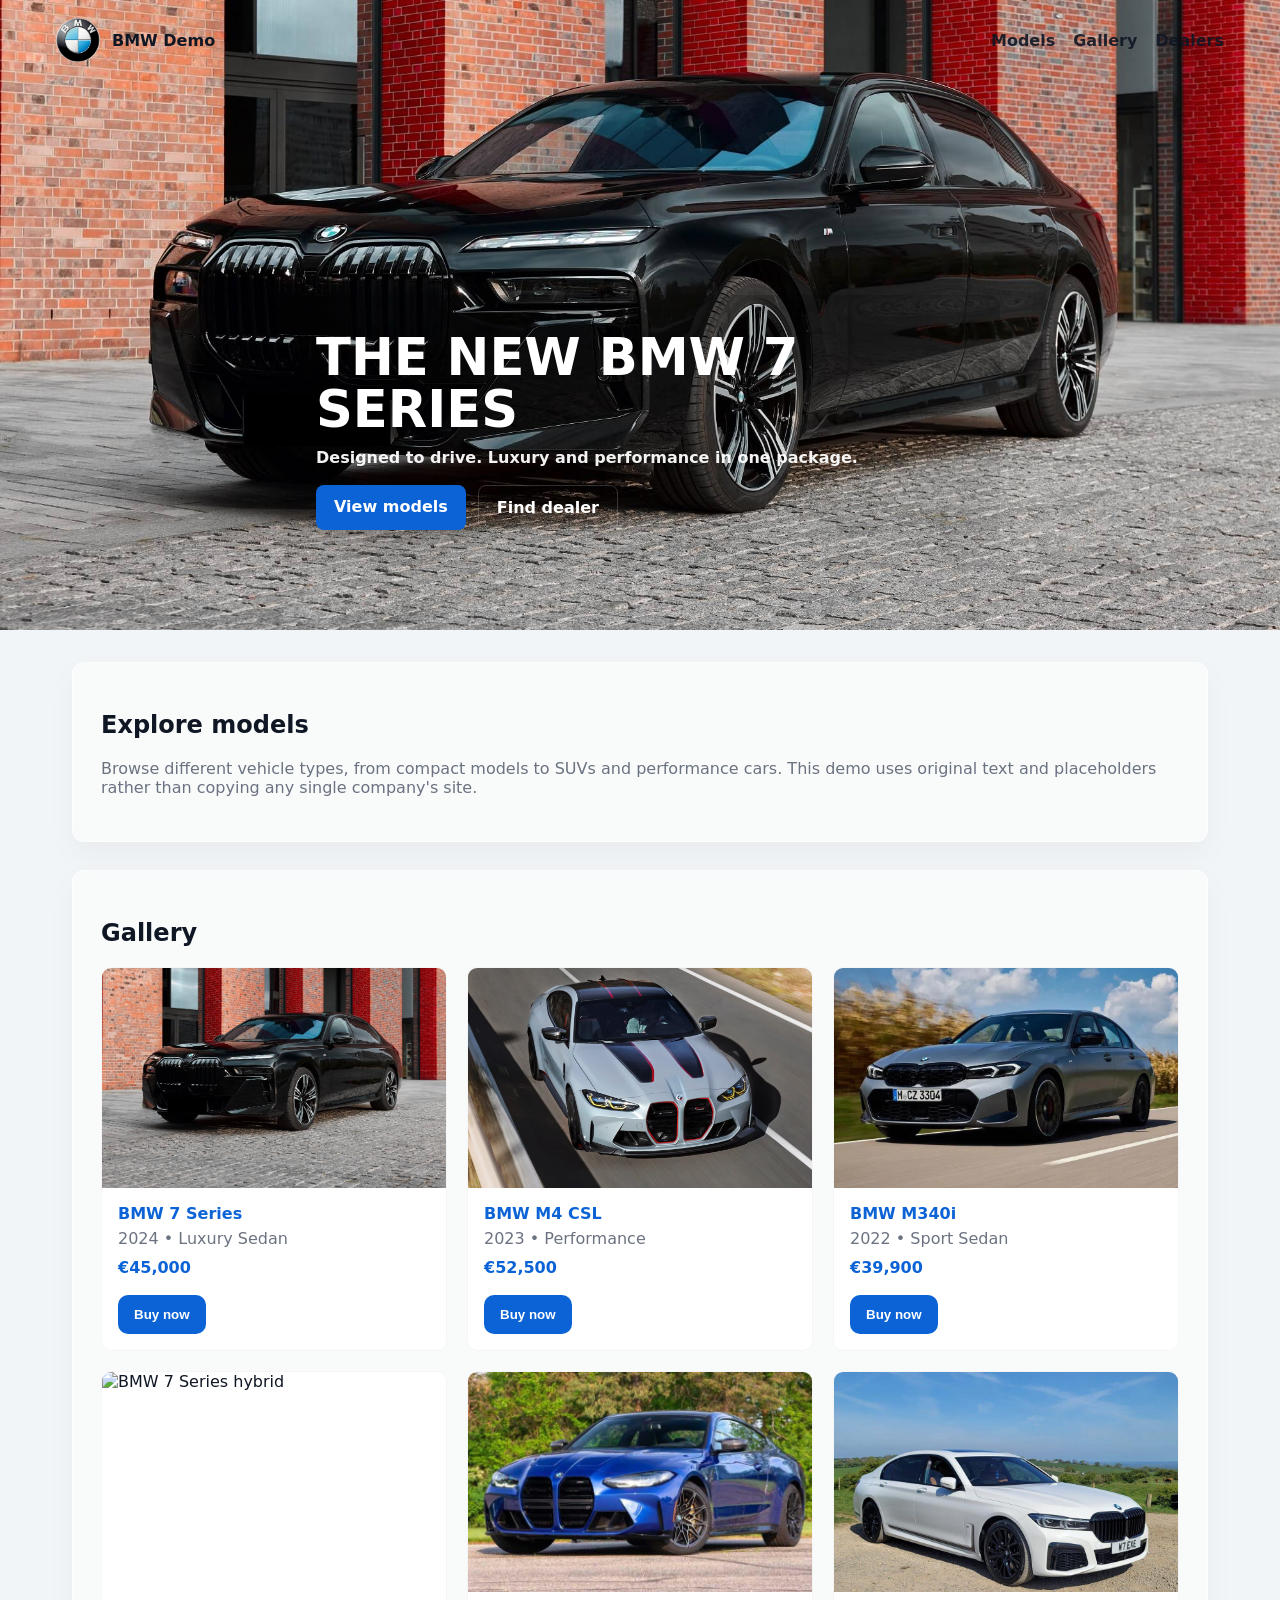
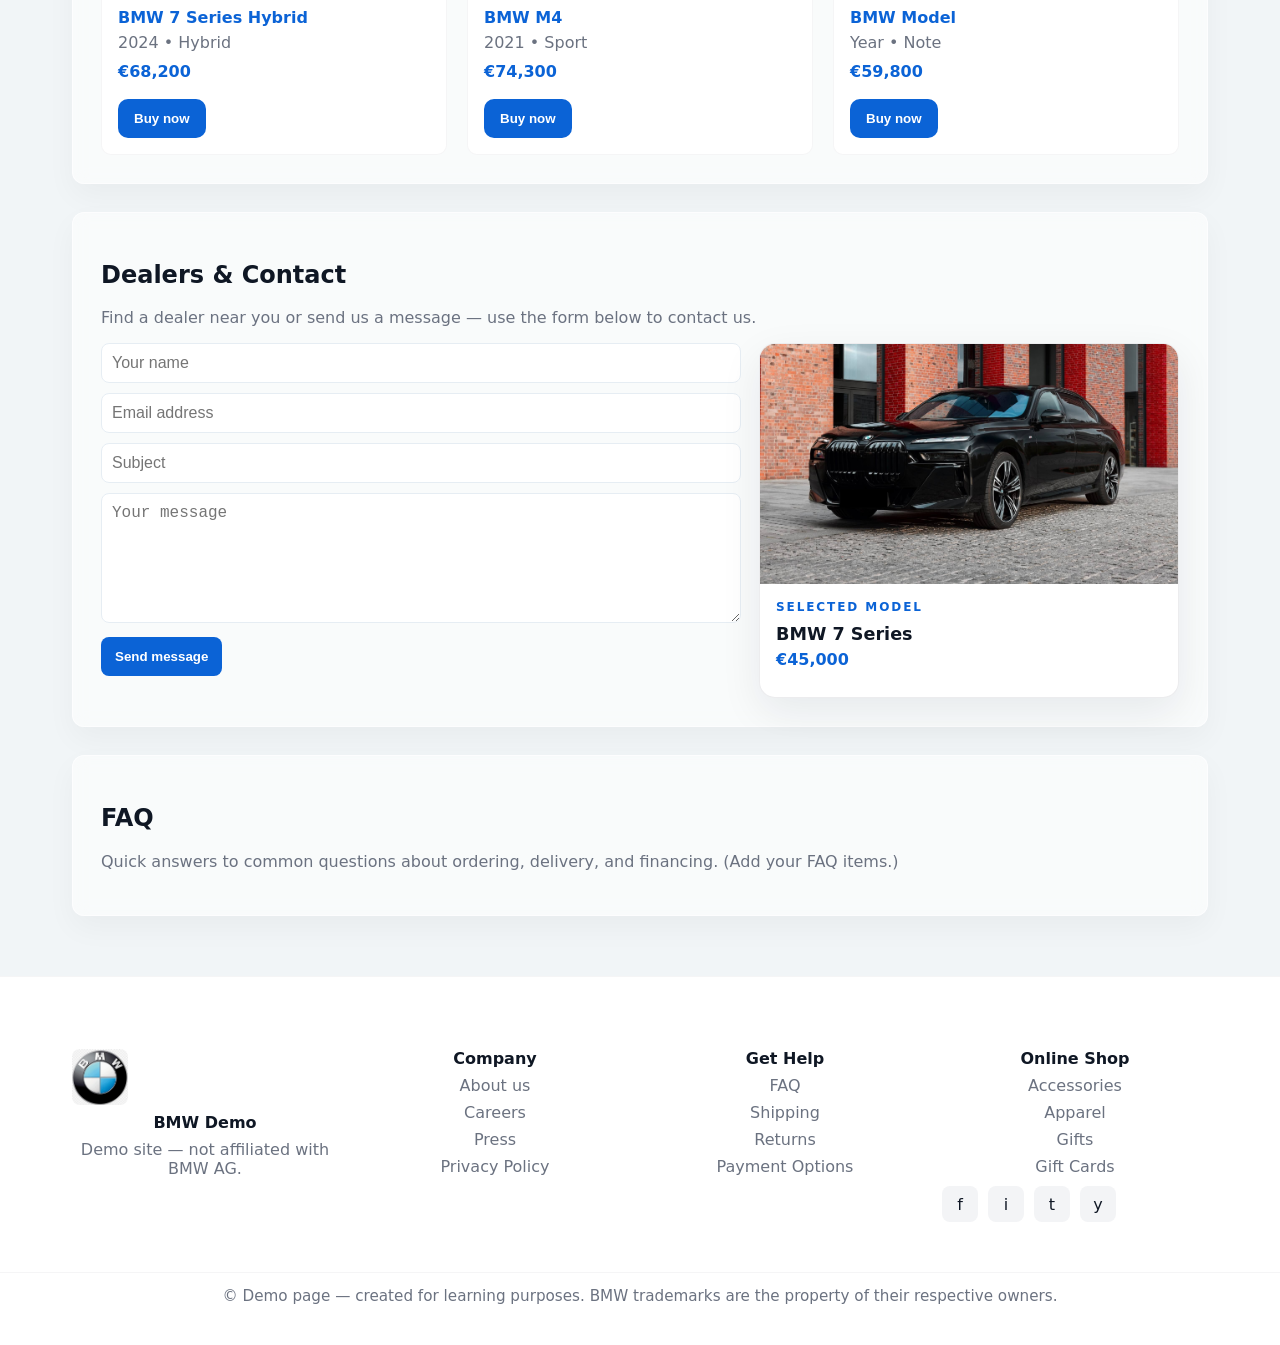
==== BMW.html @ 952cbd17 "BMW Demo" ====
<!doctype html>
<html lang="en">
  <head>
    <meta charset="utf-8">
    <meta name="viewport" content="width=device-width,initial-scale=1" />
    <title>BMW — Demo</title>
    <style>
      :root{--bg:#f1f5f7;--card:#fff;--accent:#0b63d6;--muted:#6b7280;--text:#0f1724;--max-width:1200px}
      *{box-sizing:border-box}
      html,body{height:100%}
      body{margin:0;font-family:Inter,system-ui,-apple-system,"Segoe UI",Roboto,Arial,sans-serif;color:var(--text);background:var(--bg)}
      .nav{position:fixed;left:0;right:0;top:0;z-index:60;background:transparent;padding:18px 2rem;transition:background .25s,box-shadow .25s}
      .nav.scrolled{background:rgba(255,255,255,0.98);box-shadow:0 6px 18px rgba(12,20,30,0.06)}
      .nav-inner{max-width:var(--max-width);margin:0 auto;display:flex;align-items:center;justify-content:space-between;gap:12px;padding:0 1rem}
      .brand{display:flex;align-items:center;gap:12px;font-weight:700}
      .logo-img{width:44px;height:44px;border-radius:50%;object-fit:cover;display:block}
      .nav-links{display:flex;gap:18px;align-items:center}
      .nav-links a{color:var(--text);text-decoration:none;font-weight:600;opacity:.9}
      .hero{min-height:70vh;display:flex;align-items:flex-end;background-size:cover;background-position:center;padding:0;margin-top:0;position:relative}
      .hero-inner{max-width:var(--max-width);margin:0 auto;position:relative;padding:4rem 1rem;display:flex;align-items:flex-end}
      .hero-card{background:linear-gradient(180deg,rgba(0,0,0,0.18),rgba(0,0,0,0.05));padding:36px;border-radius:12px;color:white;max-width:720px}
      .hero h1{font-size:3.2rem;margin:0 0 12px;line-height:1.03}
      .hero p{margin:0 0 18px;color:rgba(255,255,255,0.95);font-weight:600}
      .actions{display:flex;gap:12px}
      .btn{display:inline-block;padding:12px 18px;border-radius:8px;text-decoration:none;font-weight:700}
      .btn-primary{background:var(--accent);color:#fff}
      .btn-ghost{background:transparent;color:#fff;border:1px solid rgba(255,255,255,0.18)}
      .container{max-width:var(--max-width);margin:0 auto;padding:2rem}
      .panel{background:rgba(255,255,255,0.55);backdrop-filter:blur(8px);-webkit-backdrop-filter:blur(8px);padding:28px;border-radius:12px;box-shadow:0 12px 30px rgba(12,20,30,0.04);margin-bottom:28px;border:1px solid rgba(255,255,255,0.6)}
      .muted{color:var(--muted)}
      .grid{display:grid;grid-template-columns:repeat(3,1fr);gap:20px;margin-top:16px}
      .card{background:var(--card);border-radius:10px;border:1px solid rgba(15,23,42,0.04);overflow:hidden;transition:transform .18s,box-shadow .18s}
      .card:hover{transform:translateY(-6px);box-shadow:0 18px 40px rgba(12,20,30,0.08)}
      .card img{width:100%;height:220px;object-fit:cover;display:block}
      .card-content{padding:16px}
      .card-title{color:var(--accent);font-weight:700;margin:0 0 6px}
      .price{font-weight:800;color:var(--accent);margin-top:10px}
      .card-actions{margin-top:18px}
      .card-button{display:inline-flex;align-items:center;justify-content:center;padding:12px 16px;border-radius:10px;border:none;background:var(--accent);color:#fff;font-weight:700;text-decoration:none;cursor:pointer;transition:background .2s,transform .2s}
      .card-button:hover{background:#094ec1;transform:translateY(-1px)}
      .contact-grid{display:grid;grid-template-columns:1fr 420px;gap:18px;align-items:start;margin-top:12px}
      .dealer-side{display:flex;flex-direction:column;gap:16px}
      .selected-car-card{background:#fff;border:1px solid rgba(15,23,42,0.08);border-radius:16px;overflow:hidden;box-shadow:0 14px 40px rgba(15,23,42,0.08)}
      .selected-car-card img{width:100%;height:240px;object-fit:cover;display:block}
      .selected-car-content{padding:16px}
      .selected-label{font-size:.75rem;font-weight:700;color:var(--accent);text-transform:uppercase;letter-spacing:.16em;margin-bottom:10px}
      .selected-car-title{font-size:1.1rem;font-weight:800;color:var(--text);margin:0 0 6px}
      .selected-car-price{font-weight:700;color:var(--accent);margin:0 0 12px}
      .selected-placeholder{padding:28px;text-align:center;color:var(--muted);border:1px dashed rgba(15,23,42,0.18);border-radius:16px;background:rgba(245,248,253,0.8)}
      .selected-placeholder strong{display:block;margin-bottom:8px}
      .map-placeholder{background:linear-gradient(180deg,#eef6ff,#f8fbff);border-radius:8px;min-height:240px;display:flex;align-items:center;justify-content:center;color:var(--muted);font-weight:700}
      .contact-form input,.contact-form textarea{width:100%;padding:10px;border:1px solid #e6edf3;border-radius:8px;margin-bottom:10px;font-size:1rem}
      .contact-form button{background:var(--accent);color:#fff;border:none;padding:12px 14px;border-radius:8px;font-weight:700;cursor:pointer}
      .map-placeholder{background:linear-gradient(180deg,#eef6ff,#f8fbff);border-radius:8px;min-height:240px;display:flex;align-items:center;justify-content:center;color:var(--muted);font-weight:700}
      footer{padding:36px 0;text-align:center;color:var(--muted)}
      /* Scroll to top button */
      .scroll-top{position:fixed;right:20px;bottom:28px;width:48px;height:48px;border-radius:12px;background:var(--accent);color:#fff;display:flex;align-items:center;justify-content:center;cursor:pointer;box-shadow:0 8px 24px rgba(11,99,214,0.18);opacity:0;transform:translateY(12px);transition:opacity .2s,transform .2s}
      .scroll-top.show{opacity:1;transform:translateY(0)}

      /* Map container */
      #map{width:100%;height:100%;min-height:240px;border-radius:8px}
      @media (max-width:1000px){.grid{grid-template-columns:repeat(2,1fr)}.contact-grid{grid-template-columns:1fr}}
      @media (max-width:640px){.grid{grid-template-columns:1fr}.hero h1{font-size:2rem;padding-bottom:0}}
      /* Leaflet overrides for cleaner look */
      .leaflet-control-attribution{display:none}

      /* Footer - light mode BMW style */
      .site-footer{background:#ffffff;border-top:1px solid rgba(15,23,42,0.04);color:var(--muted);padding:40px 0}
      .footer-grid{display:grid;grid-template-columns:1fr repeat(3,1fr);gap:24px;align-items:start}
      .footer-col{min-width:0}
      .footer-brand{display:flex;flex-direction:column;gap:8px}
      .footer-brand .logo-img{width:56px;height:56px;border-radius:8px}
      .footer-title{font-weight:700;color:var(--text);margin-bottom:8px}
      .footer-links{list-style:none;padding:0;margin:0}
      .footer-links li{margin:8px 0}
      .footer-links a{color:var(--muted);text-decoration:none}
      .footer-links a:hover{color:var(--text)}
      .social-row{display:flex;gap:10px;align-items:center}
      .social-btn{width:36px;height:36px;border-radius:8px;display:inline-flex;align-items:center;justify-content:center;background:#f3f4f6;color:var(--text);text-decoration:none}
      .footer-bottom{margin-top:18px;border-top:1px solid rgba(15,23,42,0.04);padding-top:14px;color:var(--muted);font-size:.95rem;text-align:center}
    </style>
    <link rel="stylesheet" href="https://unpkg.com/leaflet@1.9.4/dist/leaflet.css" integrity="sha256-sA+4RjQb7m6QYdFQ4X+6S9q4q8e+8k5w5g5h4o7jz0M=" crossorigin=""/>
  </head>
  <body>
    <header class="nav" id="siteNav">
      <div class="nav-inner">
      <div class="brand"><a href="#"><img src="BMW.jpg" alt="BMW logo" class="logo-img"></a><div>BMW Demo</div></div>
        <nav class="nav-links">
          <a href="#models">Models</a>
          <a href="#gallery">Gallery</a>
          <a href="#contact">Dealers</a>
        </nav>
      </div>
    </header>

    <section class="hero" style="background-image:url('bmw/BMW-7-Series-black-3.jpg')">
      <div class="hero-inner">
        <div class="hero-card">
          <h1>THE NEW BMW 7 SERIES</h1>
          <p>Designed to drive. Luxury and performance in one package.</p>
          <div class="actions">
            <a class="btn btn-primary" href="#gallery">View models</a>
            <a class="btn btn-ghost" href="#contact">Find dealer</a>
          </div>
        </div>
      </div>
    </section>

    <main>
      <div class="container">
        <section id="models" class="panel">
          <h2>Explore models</h2>
          <p class="muted">Browse different vehicle types, from compact models to SUVs and performance cars. This demo uses original text and placeholders rather than copying any single company's site.</p>
        </section>

        <section id="gallery" class="panel">
          <h2>Gallery</h2>

          <div class="grid">
            <div class="card">
              <img src="bmw/BMW-7-Series-black-3.jpg" alt="BMW 7 Series">
              <div class="card-content">
                <div class="card-title">BMW 7 Series</div>
                <div class="muted">2024 • Luxury Sedan</div>
                <div class="price">€45,000</div>
                <div class="card-actions"><button class="card-button" type="button" data-title="BMW 7 Series" data-price="€45,000" data-image="bmw/BMW-7-Series-black-3.jpg">Buy now</button></div>
              </div>
            </div>

            <div class="card">
              <img src="bmw/BMW-LimitedEdition-M4-CSL-all.avif" alt="BMW M4 CSL">
              <div class="card-content">
                <div class="card-title">BMW M4 CSL</div>
                <div class="muted">2023 • Performance</div>
                <div class="price">€52,500</div>
                <div class="card-actions"><button class="card-button" type="button" data-title="BMW M4 CSL" data-price="€52,500" data-image="bmw/BMW-LimitedEdition-M4-CSL-all.avif">Buy now</button></div>
              </div>
            </div>

            <div class="card">
              <img src="bmw/BMW-M340i-1160x653.webp" alt="BMW M340i">
              <div class="card-content">
                <div class="card-title">BMW M340i</div>
                <div class="muted">2022 • Sport Sedan</div>
                <div class="price">€39,900</div>
                <div class="card-actions"><button class="card-button" type="button" data-title="BMW M340i" data-price="€39,900" data-image="bmw/BMW-M340i-1160x653.webp">Buy now</button></div>
              </div>
            </div>

            <div class="card">
              <img src="bmw/BMW_7-Series_(G70)_750e_IMG_9358.jpg" alt="BMW 7 Series hybrid">
              <div class="card-content">
                <div class="card-title">BMW 7 Series Hybrid</div>
                <div class="muted">2024 • Hybrid</div>
                <div class="price">€68,200</div>
                <div class="card-actions"><button class="card-button" type="button" data-title="BMW 7 Series Hybrid" data-price="€68,200" data-image="bmw/BMW_7-Series_(G70)_750e_IMG_9358.jpg">Buy now</button></div>
              </div>
            </div>

            <div class="card">
              <img src="bmw/How-the-BMW-M4-Stands-Out-in-.avif" alt="BMW M4">
              <div class="card-content">
                <div class="card-title">BMW M4</div>
                <div class="muted">2021 • Sport</div>
                <div class="price">€74,300</div>
                <div class="card-actions"><button class="card-button" type="button" data-title="BMW M4" data-price="€74,300" data-image="bmw/How-the-BMW-M4-Stands-Out-in-.avif">Buy now</button></div>
              </div>
            </div>

            <div class="card">
              <img src="bmw/PHOTO-2023-04-18-16-10-59-1.jpg" alt="BMW">
              <div class="card-content">
                <div class="card-title">BMW Model</div>
                <div class="muted">Year • Note</div>
                <div class="price">€59,800</div>
                <div class="card-actions"><button class="card-button" type="button" data-title="BMW Model" data-price="€59,800" data-image="bmw/PHOTO-2023-04-18-16-10-59-1.jpg">Buy now</button></div>
              </div>
            </div>
          </div>
        </section>

        <section id="contact" class="panel">
          <h2>Dealers & Contact</h2>
          <p class="muted">Find a dealer near you or send us a message — use the form below to contact us.</p>

          <div class="contact-grid">
            <form class="contact-form" onsubmit="alert('Demo: message sent'); return false;">
              <input type="text" name="name" placeholder="Your name" required>
              <input type="email" name="email" placeholder="Email address" required>
              <input type="text" name="subject" placeholder="Subject">
              <textarea name="message" rows="6" placeholder="Your message" required></textarea>
              <button type="submit">Send message</button>
            </form>

            <div class="dealer-side">
              <div class="selected-car-card" id="selectedCarCard">
                <img id="selectedCarImage" src="bmw/BMW-7-Series-black-3.jpg" alt="Selected BMW 7 Series">
                <div class="selected-car-content">
                  <div class="selected-label">Selected model</div>
                  <div id="selectedCarTitle" class="selected-car-title">BMW 7 Series</div>
                  <div id="selectedCarPrice" class="selected-car-price">€45,000</div>
                </div>
              </div>
            </div>
        </section>

        <section class="panel">
          <h2>FAQ</h2>
          <p class="muted">Quick answers to common questions about ordering, delivery, and financing. (Add your FAQ items.)</p>
        </section>
      </div>
    </main>

    <footer class="site-footer">
      <div class="container footer-grid">
        <div class="footer-col footer-brand">
          <img src="BMW.jpg" alt="BMW" class="logo-img">
          <div style="font-weight:700;color:var(--text)">BMW Demo</div>
          <div class="muted">Demo site — not affiliated with BMW AG.</div>
        </div>

        <div class="footer-col">
          <div class="footer-title">Company</div>
          <ul class="footer-links">
            <li><a href="#">About us</a></li>
            <li><a href="#">Careers</a></li>
            <li><a href="#">Press</a></li>
            <li><a href="#">Privacy Policy</a></li>
          </ul>
        </div>

        <div class="footer-col">
          <div class="footer-title">Get Help</div>
          <ul class="footer-links">
            <li><a href="#">FAQ</a></li>
            <li><a href="#">Shipping</a></li>
            <li><a href="#">Returns</a></li>
            <li><a href="#">Payment Options</a></li>
          </ul>
        </div>

        <div class="footer-col">
          <div class="footer-title">Online Shop</div>
          <ul class="footer-links">
            <li><a href="#">Accessories</a></li>
            <li><a href="#">Apparel</a></li>
            <li><a href="#">Gifts</a></li>
            <li><a href="#">Gift Cards</a></li>
          </ul>
          <div style="margin-top:10px" class="social-row">
            <a class="social-btn" href="#" aria-label="Facebook">f</a>
            <a class="social-btn" href="#" aria-label="Instagram">i</a>
            <a class="social-btn" href="#" aria-label="Twitter">t</a>
            <a class="social-btn" href="#" aria-label="YouTube">y</a>
          </div>
        </div>
      </div>
      <div class="footer-bottom">© Demo page — created for learning purposes. BMW trademarks are the property of their respective owners.</div>
    </footer>

    <div class="scroll-top" id="scrollTop" title="Scroll to top">↑</div>

    <script src="https://unpkg.com/leaflet@1.9.4/dist/leaflet.js" integrity="sha256-QVb2Qb8ZgkM4f7ZyKXnXH0sV0Yw1s1q1PLJk8l+gQDY=" crossorigin=""></script>
    <script>
      (function(){
        const nav=document.getElementById('siteNav');
        function onScroll(){ if(window.scrollY>40) nav.classList.add('scrolled'); else nav.classList.remove('scrolled');
          // toggle scroll-top
          const st=document.getElementById('scrollTop'); if(window.scrollY>300) st.classList.add('show'); else st.classList.remove('show');
        }
        onScroll(); window.addEventListener('scroll', onScroll);

        // Smooth scroll for internal links
        const links = document.querySelectorAll('a[href^="#"]');
        links.forEach(link => {
          link.addEventListener('click', (e) => {
            const href = link.getAttribute('href');
            if(!href || href === '#'){
              e.preventDefault(); window.scrollTo({top:0,behavior:'smooth'}); return;
            }
            if(href.startsWith('#')){
              const target = document.querySelector(href);
              if(target){ e.preventDefault(); target.scrollIntoView({behavior:'smooth', block:'start'}); }
            }
          });
        });

        // Scroll to top button
        const scrollBtn=document.getElementById('scrollTop');
        scrollBtn.addEventListener('click', ()=> window.scrollTo({top:0,behavior:'smooth'}));

        // Init Leaflet map
        try{
          const map = L.map('map', {scrollWheelZoom:false}).setView([48.1351,11.5820], 11);
          L.tileLayer('https://{s}.tile.openstreetmap.org/{z}/{x}/{y}.png', {maxZoom: 19}).addTo(map);
          const marker = L.marker([48.1351,11.5820]).addTo(map).bindPopup('Demo dealer location').openPopup();
        }catch(e){ console.warn('Leaflet init failed', e); }

        const selectedImage = document.getElementById('selectedCarImage');
        const selectedTitle = document.getElementById('selectedCarTitle');
        const selectedPrice = document.getElementById('selectedCarPrice');
        const buyButtons = document.querySelectorAll('.card-button');

        buyButtons.forEach(button => {
          button.addEventListener('click', () => {
            const title = button.dataset.title;
            const price = button.dataset.price;
            const image = button.dataset.image;
            selectedImage.src = image;
            selectedImage.alt = title;
            selectedTitle.textContent = title;
            selectedPrice.textContent = price;
            document.getElementById('contact').scrollIntoView({behavior:'smooth', block:'start'});
          });
        });
      })();
    </script>
  </body>
</html>
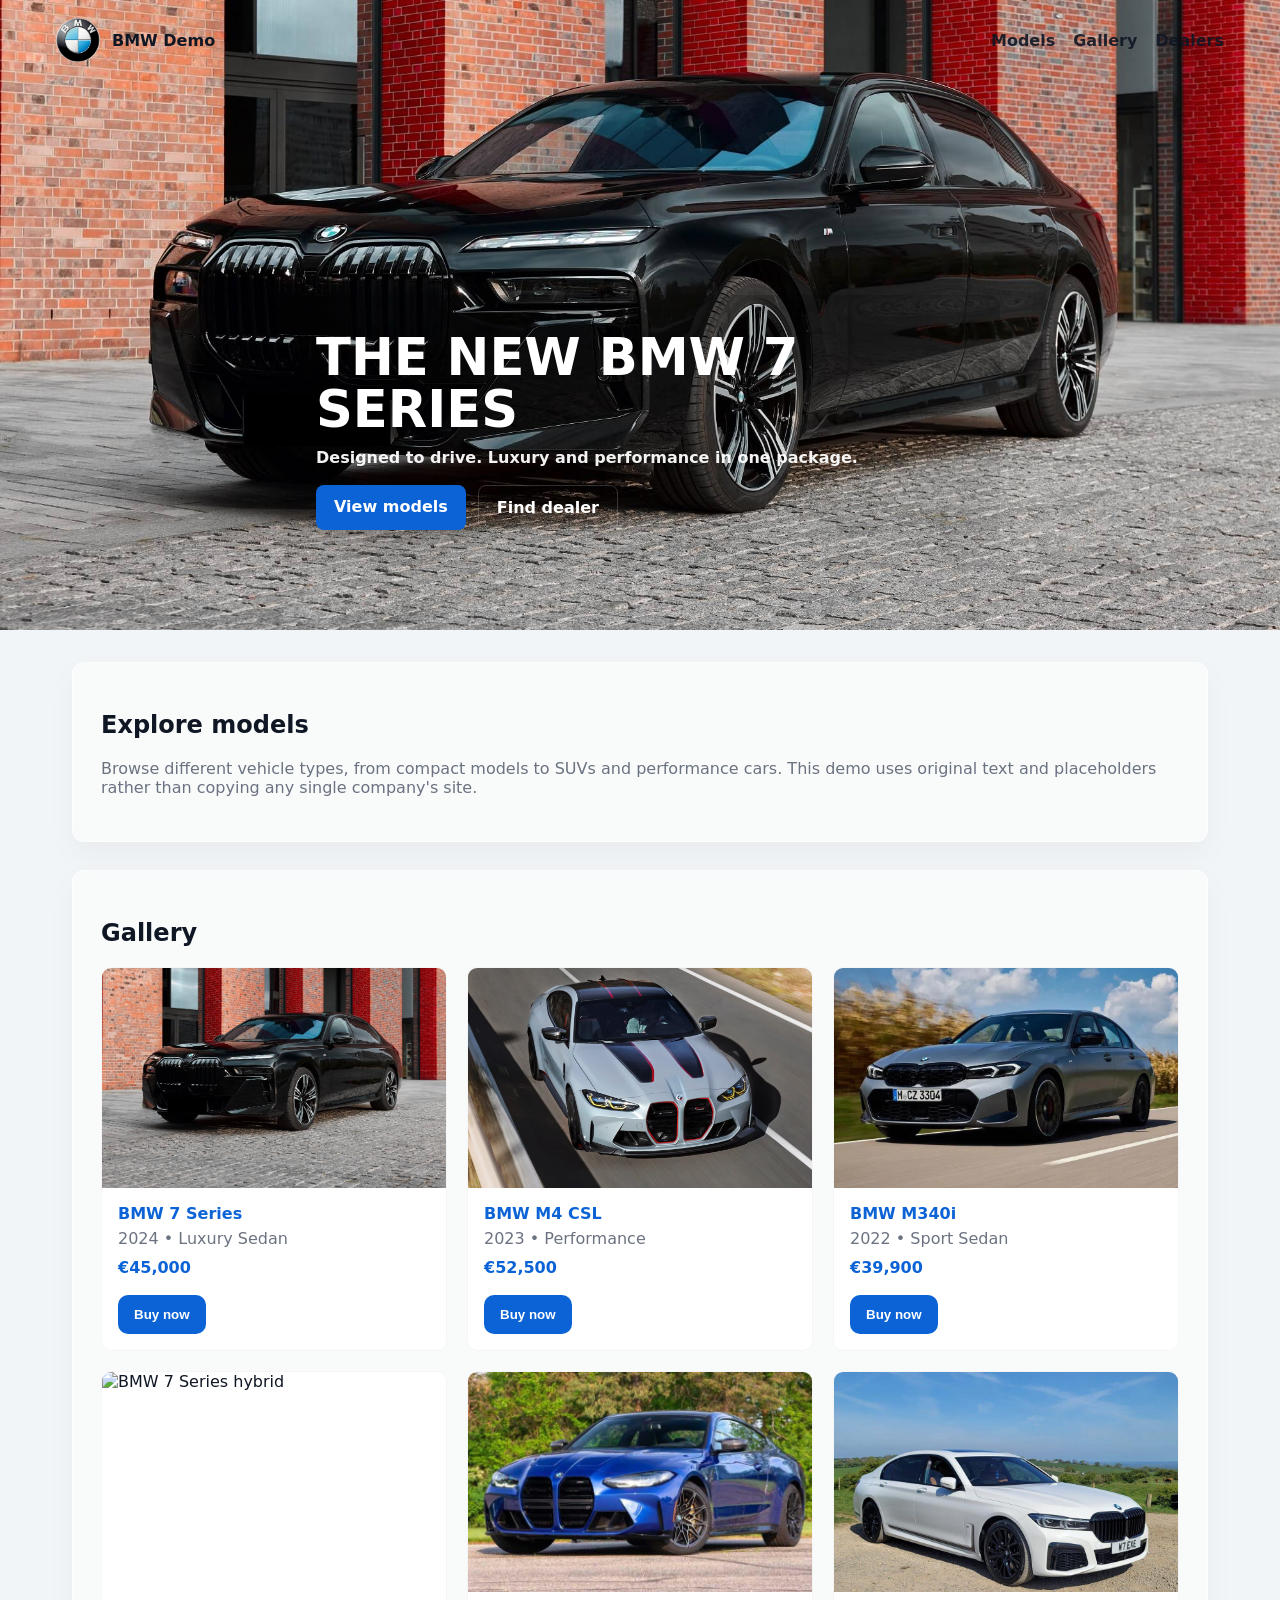
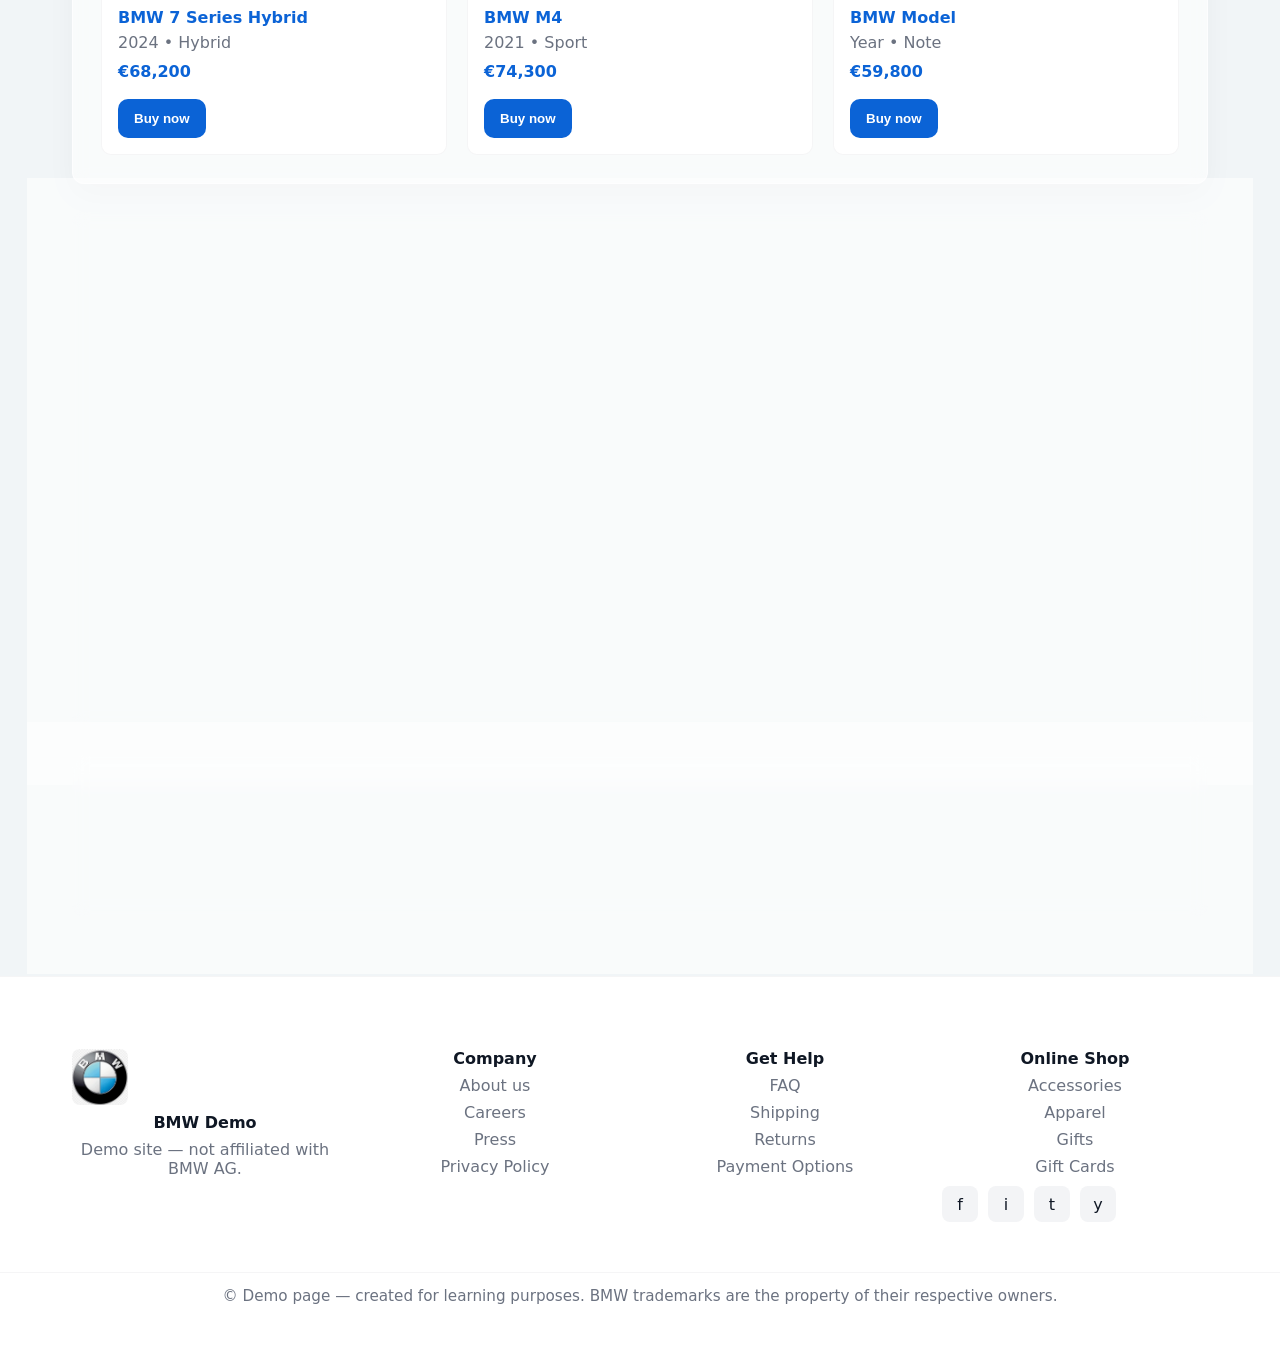
==== commit b226924c: "dsds" ====
--- a/BMW.html
+++ b/BMW.html
@@ -238,6 +238,7 @@
             <li><a href="#">Payment Options</a></li>
           </ul>
         </div>
+        
 
         <div class="footer-col">
           <div class="footer-title">Online Shop</div>
